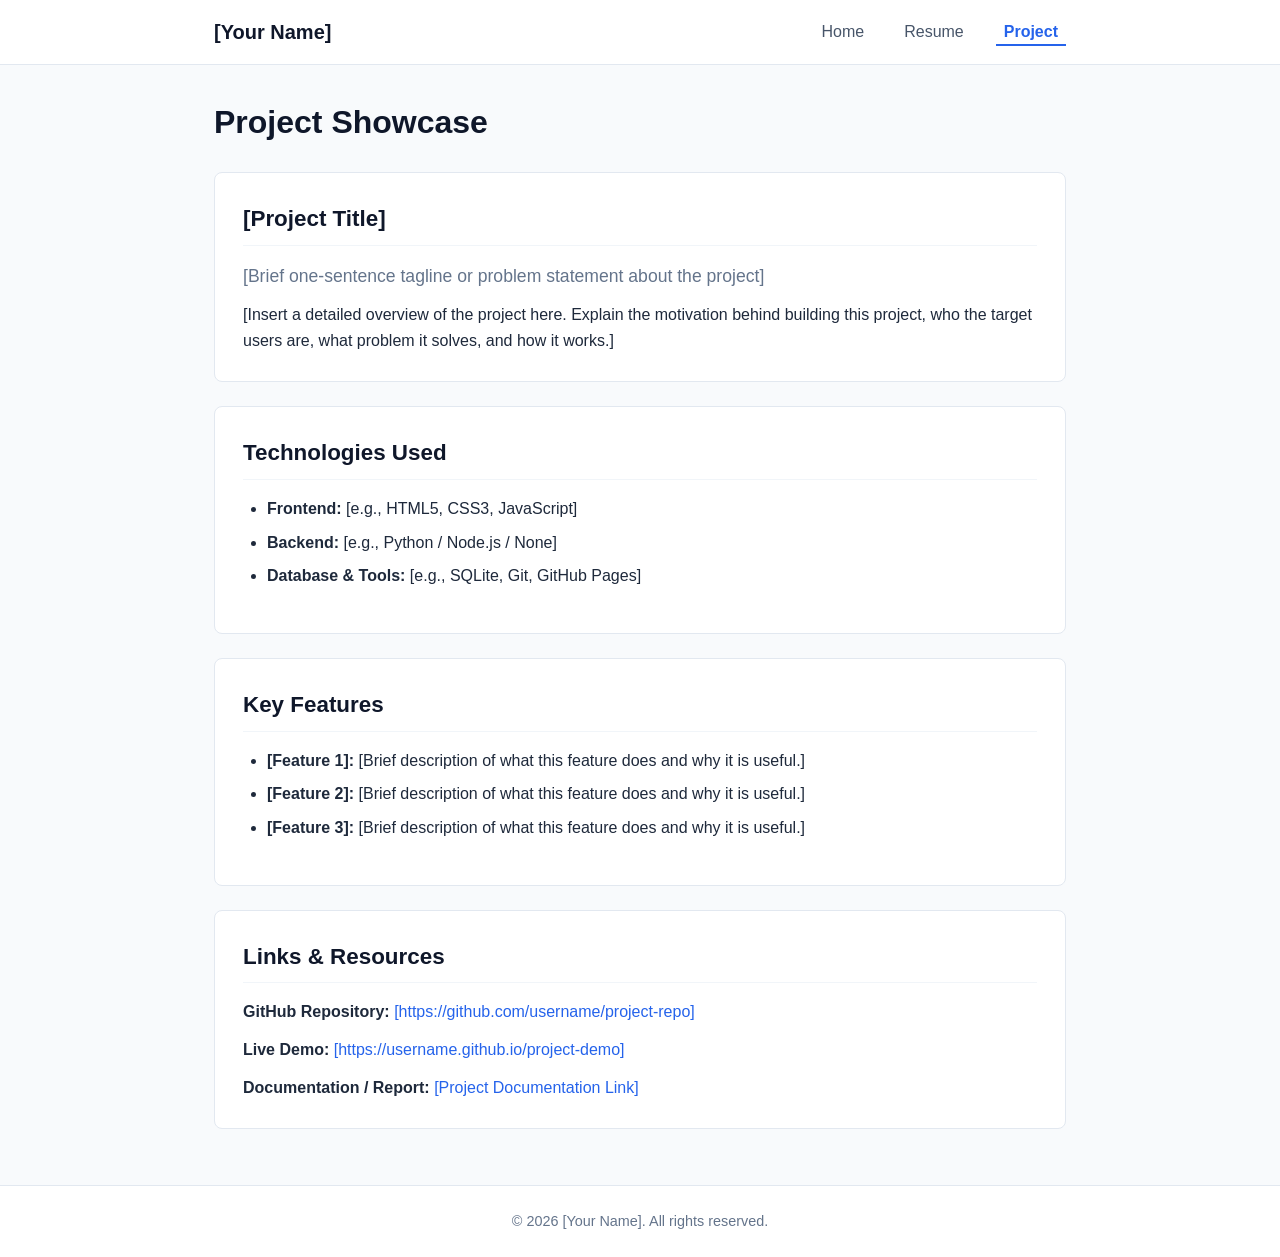
==== project.html @ 3ac66faf "Create initial website structure" ====
<!DOCTYPE html>
<html lang="en">
<head>
    <meta charset="UTF-8">
    <meta name="viewport" content="width=device-width, initial-scale=1.0">
    <meta name="description" content="Featured Project Showcase - [Project Title] by [Your Name].">
    <title>Project | [Your Name] Portfolio</title>
    <link rel="stylesheet" href="styles.css">
</head>
<body>

    <!-- Header & Navigation -->
    <header class="site-header">
        <div class="nav-container">
            <a href="index.html" class="site-title">[Your Name]</a>
            <nav class="navbar" aria-label="Main Navigation">
                <ul>
                    <li><a href="index.html">Home</a></li>
                    <li><a href="resume.html">Resume</a></li>
                    <li><a href="project.html" class="active">Project</a></li>
                </ul>
            </nav>
        </div>
    </header>

    <!-- Main Content -->
    <main class="container">
        <h1 class="page-title">Project Showcase</h1>

        <!-- Project Overview Section -->
        <section class="section">
            <h2>[Project Title]</h2>
            <p class="subtitle">[Brief one-sentence tagline or problem statement about the project]</p>
            <p>[Insert a detailed overview of the project here. Explain the motivation behind building this project, who the target users are, what problem it solves, and how it works.]</p>
        </section>

        <!-- Technologies Used Section -->
        <section class="section">
            <h2>Technologies Used</h2>
            <ul class="content-list">
                <li><strong>Frontend:</strong> [e.g., HTML5, CSS3, JavaScript]</li>
                <li><strong>Backend:</strong> [e.g., Python / Node.js / None]</li>
                <li><strong>Database &amp; Tools:</strong> [e.g., SQLite, Git, GitHub Pages]</li>
            </ul>
        </section>

        <!-- Key Features Section -->
        <section class="section">
            <h2>Key Features</h2>
            <ul class="content-list">
                <li><strong>[Feature 1]:</strong> [Brief description of what this feature does and why it is useful.]</li>
                <li><strong>[Feature 2]:</strong> [Brief description of what this feature does and why it is useful.]</li>
                <li><strong>[Feature 3]:</strong> [Brief description of what this feature does and why it is useful.]</li>
            </ul>
        </section>

        <!-- Project Links Section -->
        <section class="section">
            <h2>Links &amp; Resources</h2>
            <div class="entry">
                <p><strong>GitHub Repository:</strong> <a href="#">[https://github.com/username/project-repo]</a></p>
                <p><strong>Live Demo:</strong> <a href="#">[https://username.github.io/project-demo]</a></p>
                <p><strong>Documentation / Report:</strong> <a href="#">[Project Documentation Link]</a></p>
            </div>
        </section>
    </main>

    <!-- Footer -->
    <footer class="site-footer">
        <p>&copy; 2026 [Your Name]. All rights reserved.</p>
    </footer>

</body>
</html>
---- styles.css ----
/* ==========================================================================
   Base Styles & Reset
   ========================================================================== */
* {
    box-sizing: border-box;
    margin: 0;
    padding: 0;
}

body {
    font-family: -apple-system, BlinkMacSystemFont, "Segoe UI", Roboto, "Helvetica Neue", Arial, sans-serif;
    line-height: 1.6;
    color: #1e293b;
    background-color: #f8fafc;
    min-height: 100vh;
    display: flex;
    flex-direction: column;
}

/* ==========================================================================
   Header & Navigation
   ========================================================================== */
.site-header {
    background-color: #ffffff;
    border-bottom: 1px solid #e2e8f0;
    position: sticky;
    top: 0;
}

.nav-container {
    max-width: 900px;
    margin: 0 auto;
    padding: 1rem 1.5rem;
    display: flex;
    justify-content: space-between;
    align-items: center;
}

.site-title {
    font-size: 1.25rem;
    font-weight: 700;
    color: #0f172a;
    text-decoration: none;
}

.navbar ul {
    list-style: none;
    display: flex;
    gap: 1.5rem;
}

.navbar a {
    text-decoration: none;
    color: #475569;
    font-weight: 500;
    padding: 0.25rem 0.5rem;
}

.navbar a:hover {
    color: #2563eb;
}

.navbar a.active {
    color: #2563eb;
    border-bottom: 2px solid #2563eb;
    font-weight: 600;
}

/* ==========================================================================
   Main Content Layout
   ========================================================================== */
.container {
    max-width: 900px;
    width: 100%;
    margin: 2rem auto;
    padding: 0 1.5rem;
    flex: 1;
}

.page-title {
    font-size: 2rem;
    font-weight: 700;
    color: #0f172a;
    margin-bottom: 1.5rem;
}

/* ==========================================================================
   Content Sections
   ========================================================================== */
.section {
    background-color: #ffffff;
    border: 1px solid #e2e8f0;
    border-radius: 8px;
    padding: 1.75rem;
    margin-bottom: 1.5rem;
}

.section h2 {
    font-size: 1.4rem;
    color: #0f172a;
    margin-bottom: 1rem;
    border-bottom: 1px solid #f1f5f9;
    padding-bottom: 0.5rem;
}

.section h3 {
    font-size: 1.15rem;
    color: #1e293b;
    margin-top: 1rem;
    margin-bottom: 0.25rem;
}

.subtitle {
    font-size: 1.1rem;
    color: #64748b;
    margin-bottom: 1rem;
}

.date-text {
    font-size: 0.9rem;
    color: #64748b;
    margin-bottom: 0.5rem;
}

.section p {
    margin-bottom: 0.75rem;
}

.section p:last-child {
    margin-bottom: 0;
}

/* ==========================================================================
   Lists & Items
   ========================================================================== */
.content-list {
    margin-left: 1.5rem;
    margin-bottom: 1rem;
}

.content-list li {
    margin-bottom: 0.5rem;
}

.entry {
    margin-bottom: 1.5rem;
}

.entry:last-child {
    margin-bottom: 0;
}

/* ==========================================================================
   Contact & Links
   ========================================================================== */
.contact-list {
    list-style: none;
}

.contact-list li {
    margin-bottom: 0.5rem;
}

.contact-list strong {
    color: #334155;
    display: inline-block;
    min-width: 80px;
}

.contact-list a,
.entry a {
    color: #2563eb;
    text-decoration: none;
}

.contact-list a:hover,
.entry a:hover {
    text-decoration: underline;
}

/* ==========================================================================
   Footer
   ========================================================================== */
.site-footer {
    background-color: #ffffff;
    border-top: 1px solid #e2e8f0;
    text-align: center;
    padding: 1.5rem;
    font-size: 0.9rem;
    color: #64748b;
    margin-top: auto;
}

/* ==========================================================================
   Responsive Design (Mobile)
   ========================================================================== */
@media (max-width: 600px) {
    .nav-container {
        flex-direction: column;
        gap: 0.75rem;
        align-items: flex-start;
    }

    .navbar ul {
        gap: 1rem;
    }

    .page-title {
        font-size: 1.6rem;
    }

    .section {
        padding: 1.25rem;
    }
}
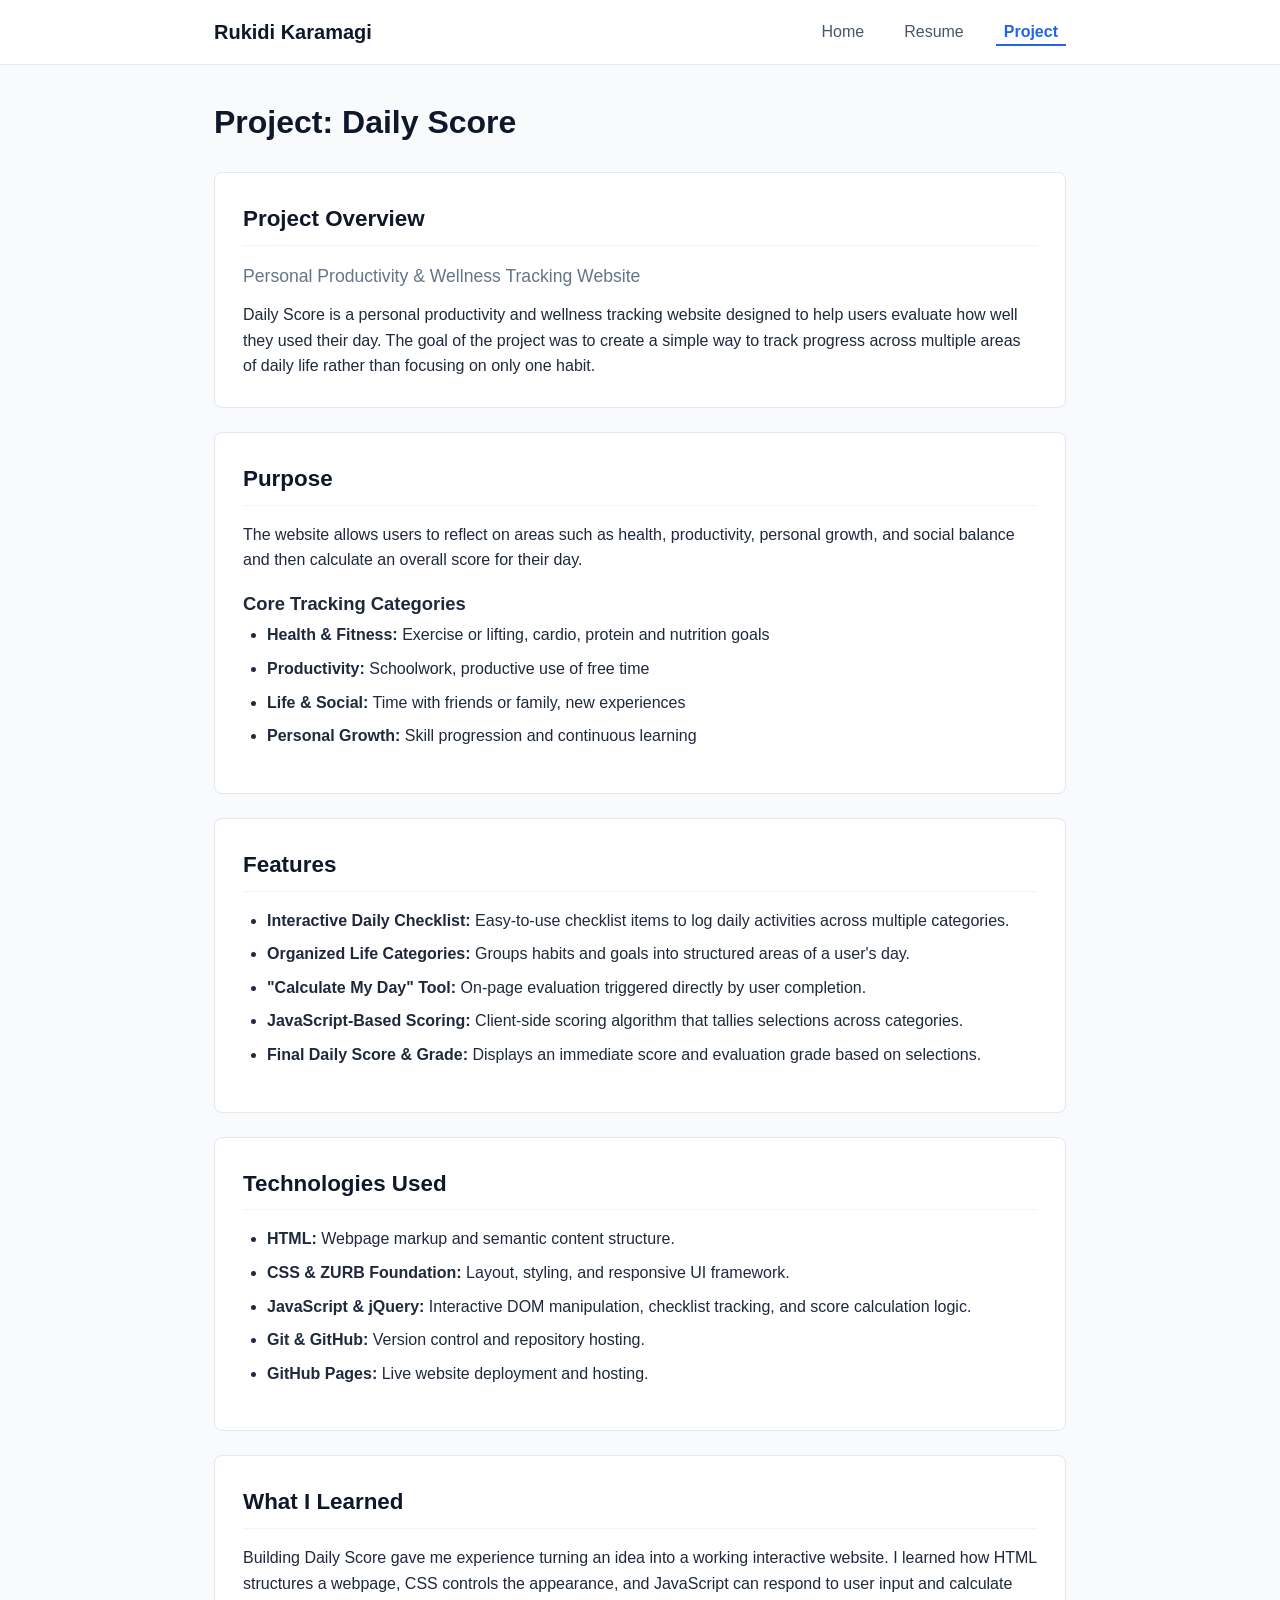
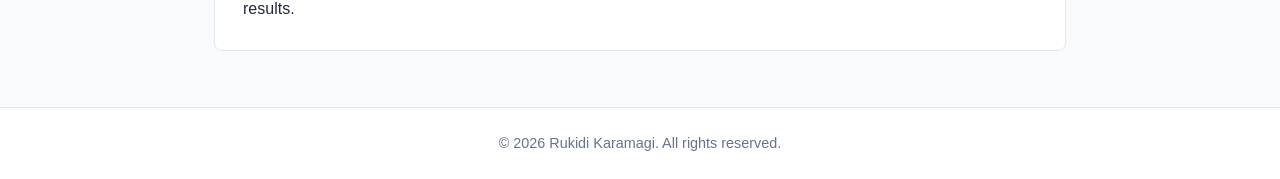
==== commit 7bf1e4c7: "Add Daily Score project showcase" ====
--- a/project.html
+++ b/project.html
@@ -3,8 +3,8 @@
 <head>
     <meta charset="UTF-8">
     <meta name="viewport" content="width=device-width, initial-scale=1.0">
-    <meta name="description" content="Featured Project Showcase - [Project Title] by [Your Name].">
-    <title>Project | [Your Name] Portfolio</title>
+    <meta name="description" content="Project Showcase: Daily Score by Rukidi Karamagi - Personal productivity and wellness tracking website.">
+    <title>Project | Rukidi Karamagi Portfolio</title>
     <link rel="stylesheet" href="styles.css">
 </head>
 <body>
@@ -12,7 +12,7 @@
     <!-- Header & Navigation -->
     <header class="site-header">
         <div class="nav-container">
-            <a href="index.html" class="site-title">[Your Name]</a>
+            <a href="index.html" class="site-title">Rukidi Karamagi</a>
             <nav class="navbar" aria-label="Main Navigation">
                 <ul>
                     <li><a href="index.html">Home</a></li>
@@ -25,49 +25,64 @@
 
     <!-- Main Content -->
     <main class="container">
-        <h1 class="page-title">Project Showcase</h1>
+        <h1 class="page-title">Project: Daily Score</h1>
 
         <!-- Project Overview Section -->
         <section class="section">
-            <h2>[Project Title]</h2>
-            <p class="subtitle">[Brief one-sentence tagline or problem statement about the project]</p>
-            <p>[Insert a detailed overview of the project here. Explain the motivation behind building this project, who the target users are, what problem it solves, and how it works.]</p>
+            <h2>Project Overview</h2>
+            <p class="subtitle">Personal Productivity &amp; Wellness Tracking Website</p>
+            <p>Daily Score is a personal productivity and wellness tracking website designed to help users evaluate how well they used their day. The goal of the project was to create a simple way to track progress across multiple areas of daily life rather than focusing on only one habit.</p>
+        </section>
+
+        <!-- Purpose Section -->
+        <section class="section">
+            <h2>Purpose</h2>
+            <p>The website allows users to reflect on areas such as health, productivity, personal growth, and social balance and then calculate an overall score for their day.</p>
+            <div class="entry">
+                <h3>Core Tracking Categories</h3>
+                <ul class="content-list">
+                    <li><strong>Health &amp; Fitness:</strong> Exercise or lifting, cardio, protein and nutrition goals</li>
+                    <li><strong>Productivity:</strong> Schoolwork, productive use of free time</li>
+                    <li><strong>Life &amp; Social:</strong> Time with friends or family, new experiences</li>
+                    <li><strong>Personal Growth:</strong> Skill progression and continuous learning</li>
+                </ul>
+            </div>
+        </section>
+
+        <!-- Features Section -->
+        <section class="section">
+            <h2>Features</h2>
+            <ul class="content-list">
+                <li><strong>Interactive Daily Checklist:</strong> Easy-to-use checklist items to log daily activities across multiple categories.</li>
+                <li><strong>Organized Life Categories:</strong> Groups habits and goals into structured areas of a user's day.</li>
+                <li><strong>"Calculate My Day" Tool:</strong> On-page evaluation triggered directly by user completion.</li>
+                <li><strong>JavaScript-Based Scoring:</strong> Client-side scoring algorithm that tallies selections across categories.</li>
+                <li><strong>Final Daily Score &amp; Grade:</strong> Displays an immediate score and evaluation grade based on selections.</li>
+            </ul>
         </section>
 
         <!-- Technologies Used Section -->
         <section class="section">
             <h2>Technologies Used</h2>
             <ul class="content-list">
-                <li><strong>Frontend:</strong> [e.g., HTML5, CSS3, JavaScript]</li>
-                <li><strong>Backend:</strong> [e.g., Python / Node.js / None]</li>
-                <li><strong>Database &amp; Tools:</strong> [e.g., SQLite, Git, GitHub Pages]</li>
+                <li><strong>HTML:</strong> Webpage markup and semantic content structure.</li>
+                <li><strong>CSS &amp; ZURB Foundation:</strong> Layout, styling, and responsive UI framework.</li>
+                <li><strong>JavaScript &amp; jQuery:</strong> Interactive DOM manipulation, checklist tracking, and score calculation logic.</li>
+                <li><strong>Git &amp; GitHub:</strong> Version control and repository hosting.</li>
+                <li><strong>GitHub Pages:</strong> Live website deployment and hosting.</li>
             </ul>
         </section>
 
-        <!-- Key Features Section -->
+        <!-- What I Learned Section -->
         <section class="section">
-            <h2>Key Features</h2>
-            <ul class="content-list">
-                <li><strong>[Feature 1]:</strong> [Brief description of what this feature does and why it is useful.]</li>
-                <li><strong>[Feature 2]:</strong> [Brief description of what this feature does and why it is useful.]</li>
-                <li><strong>[Feature 3]:</strong> [Brief description of what this feature does and why it is useful.]</li>
-            </ul>
-        </section>
-
-        <!-- Project Links Section -->
-        <section class="section">
-            <h2>Links &amp; Resources</h2>
-            <div class="entry">
-                <p><strong>GitHub Repository:</strong> <a href="#">[https://github.com/username/project-repo]</a></p>
-                <p><strong>Live Demo:</strong> <a href="#">[https://username.github.io/project-demo]</a></p>
-                <p><strong>Documentation / Report:</strong> <a href="#">[Project Documentation Link]</a></p>
-            </div>
+            <h2>What I Learned</h2>
+            <p>Building Daily Score gave me experience turning an idea into a working interactive website. I learned how HTML structures a webpage, CSS controls the appearance, and JavaScript can respond to user input and calculate results.</p>
         </section>
     </main>
 
     <!-- Footer -->
     <footer class="site-footer">
-        <p>&copy; 2026 [Your Name]. All rights reserved.</p>
+        <p>&copy; 2026 Rukidi Karamagi. All rights reserved.</p>
     </footer>
 
 </body>
